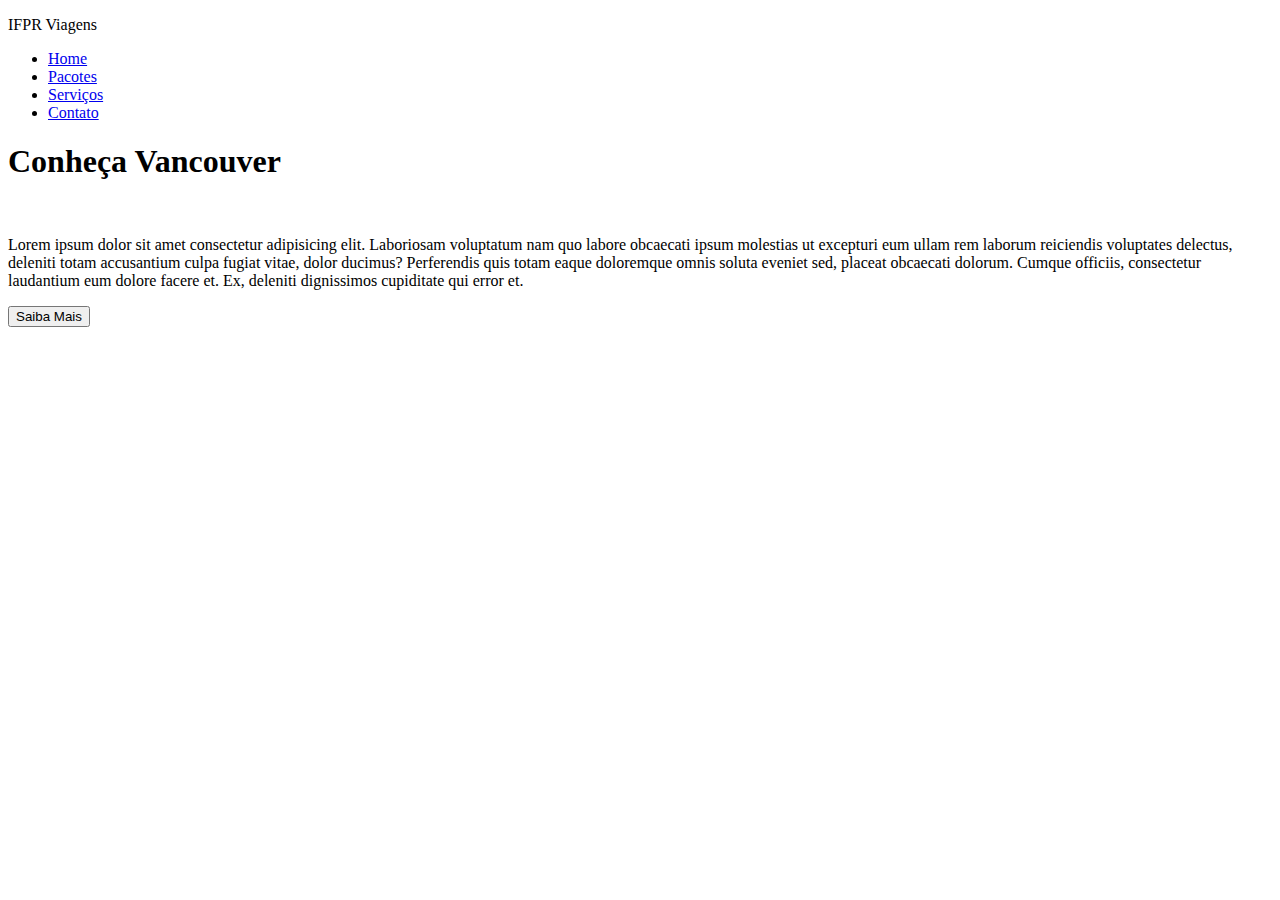
==== index.html @ 89ae9f16 "html and css added" ====
<!DOCTYPE html>
<html lang="pt-br">
  <head>
    <meta charset="UTF-8" />
    <meta http-equiv="X-UA-Compatible" content="IE=edge" />
    <meta name="viewport" content="width=device-width, initial-scale=1.0" />
    <title>Viaje para Vancouver</title>
    <link rel="stylesheet" href="style.css" />
  </head>
  <body>
    <header>
      <nav>
        <p>IFPR Viagens</p>
        <ul>
          <li><a href="#home">Home</a></li>
          <li><a href="#pacotes">Pacotes</a></li>
          <li><a href="#servico">Serviços</a></li>
          <li><a href="#contato">Contato</a></li>
        </ul>
      </nav>
      <div id="home" class="header-content">
        <h1>Conheça Vancouver</h1>
        <img
          src="https://elquarto.com/blog/wp-content/uploads/2023/01/Vancouver.jpg"
          alt=""
        />
        <p>
          Lorem ipsum dolor sit amet consectetur adipisicing elit. Laboriosam
          voluptatum nam quo labore obcaecati ipsum molestias ut excepturi eum
          ullam rem laborum reiciendis voluptates delectus, deleniti totam
          accusantium culpa fugiat vitae, dolor ducimus? Perferendis quis totam
          eaque doloremque omnis soluta eveniet sed, placeat obcaecati dolorum.
          Cumque officiis, consectetur laudantium eum dolore facere et. Ex,
          deleniti dignissimos cupiditate qui error et.
        </p>
        <button>Saiba Mais</button>
      </div>
    </header>
  </body>
</html>
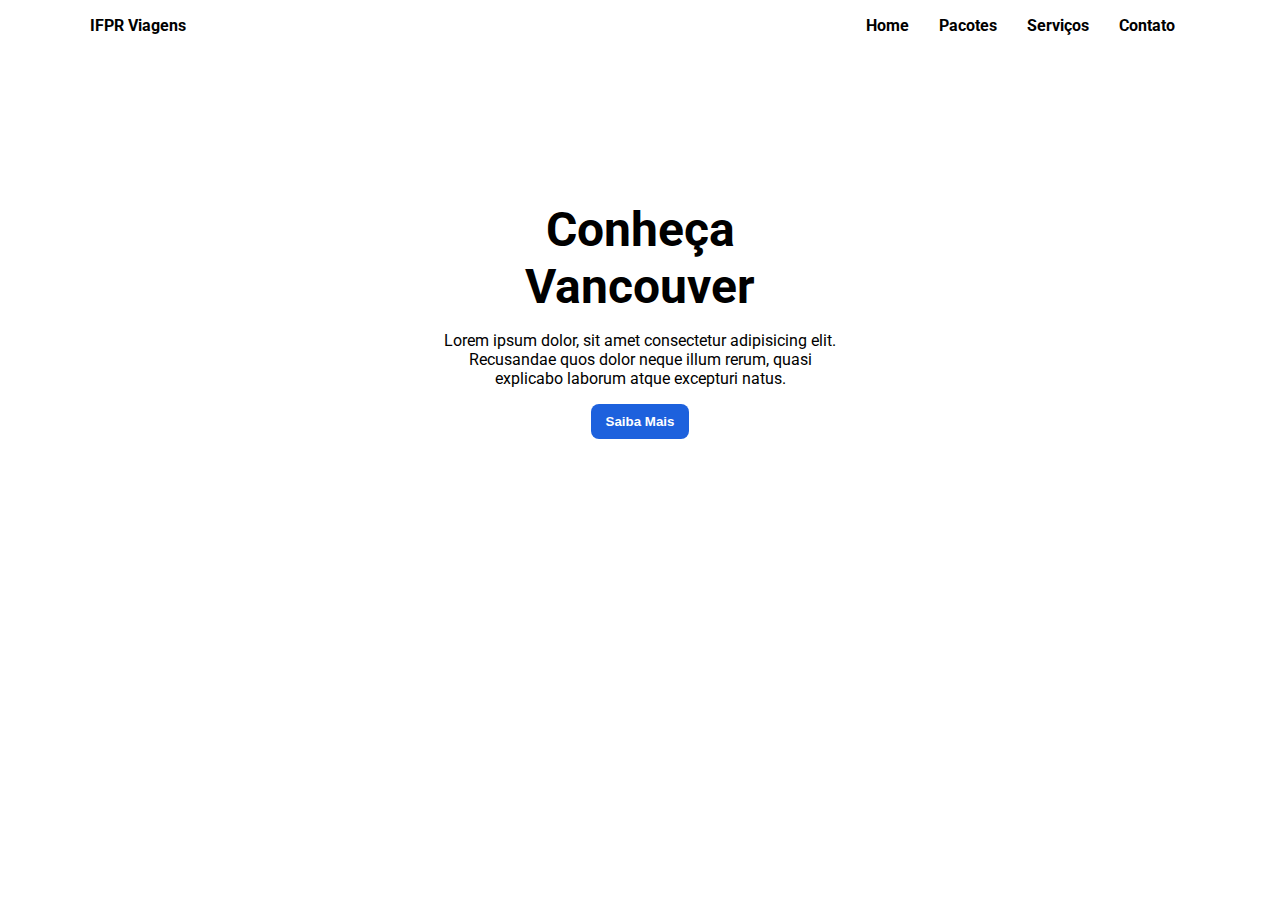
==== commit 4ddba835: "Firsts css style" ====
--- a/index.html
+++ b/index.html
@@ -5,7 +5,7 @@
     <meta http-equiv="X-UA-Compatible" content="IE=edge" />
     <meta name="viewport" content="width=device-width, initial-scale=1.0" />
     <title>Viaje para Vancouver</title>
-    <link rel="stylesheet" href="style.css" />
+    <link rel="stylesheet" href="style.css">
   </head>
   <body>
     <header>
@@ -20,18 +20,8 @@
       </nav>
       <div id="home" class="header-content">
         <h1>Conheça Vancouver</h1>
-        <img
-          src="https://elquarto.com/blog/wp-content/uploads/2023/01/Vancouver.jpg"
-          alt=""
-        />
         <p>
-          Lorem ipsum dolor sit amet consectetur adipisicing elit. Laboriosam
-          voluptatum nam quo labore obcaecati ipsum molestias ut excepturi eum
-          ullam rem laborum reiciendis voluptates delectus, deleniti totam
-          accusantium culpa fugiat vitae, dolor ducimus? Perferendis quis totam
-          eaque doloremque omnis soluta eveniet sed, placeat obcaecati dolorum.
-          Cumque officiis, consectetur laudantium eum dolore facere et. Ex,
-          deleniti dignissimos cupiditate qui error et.
+          Lorem ipsum dolor, sit amet consectetur adipisicing elit. Recusandae quos dolor neque illum rerum, quasi explicabo laborum atque excepturi natus.
         </p>
         <button>Saiba Mais</button>
       </div>
--- a/style.css
+++ b/style.css
@@ -0,0 +1,57 @@
+  @import url('https://fonts.googleapis.com/css2?family=Roboto&display=swap');
+
+body {
+    margin: 0;
+    font-family: 'Roboto', sans-serif;
+}
+ul {
+    list-style: none;
+    font-weight: bold;
+    
+}
+a{
+  text-decoration: none;
+  color: inherit;
+}
+button {
+  padding: 10px 15px;
+  border-radius: 8px;
+  font-weight: bold;
+  border: 0;
+  background: #1d61dd;
+  color: white;
+}
+
+header {
+  background: no-repeat center/cover url("https://elquarto.com/blog/wp-content/uploads/2023/01/Vancouver.jpg");
+  height: calc(100vh - 100px);
+}
+
+header nav {
+  display: flex;
+  justify-content: space-between;
+  margin: auto 90px;
+}
+
+header nav ul {
+  display: flex;
+}
+
+header nav ul li {
+  margin: 0 15px;
+}
+
+header nav p {
+  font-weight: bold;
+}
+
+.header-content {
+  max-width: 400px;
+  margin: 150px auto;
+  text-align: center;
+}
+
+.header-content h1 {
+  margin-bottom: 10px;
+  font-size: 3rem;
+}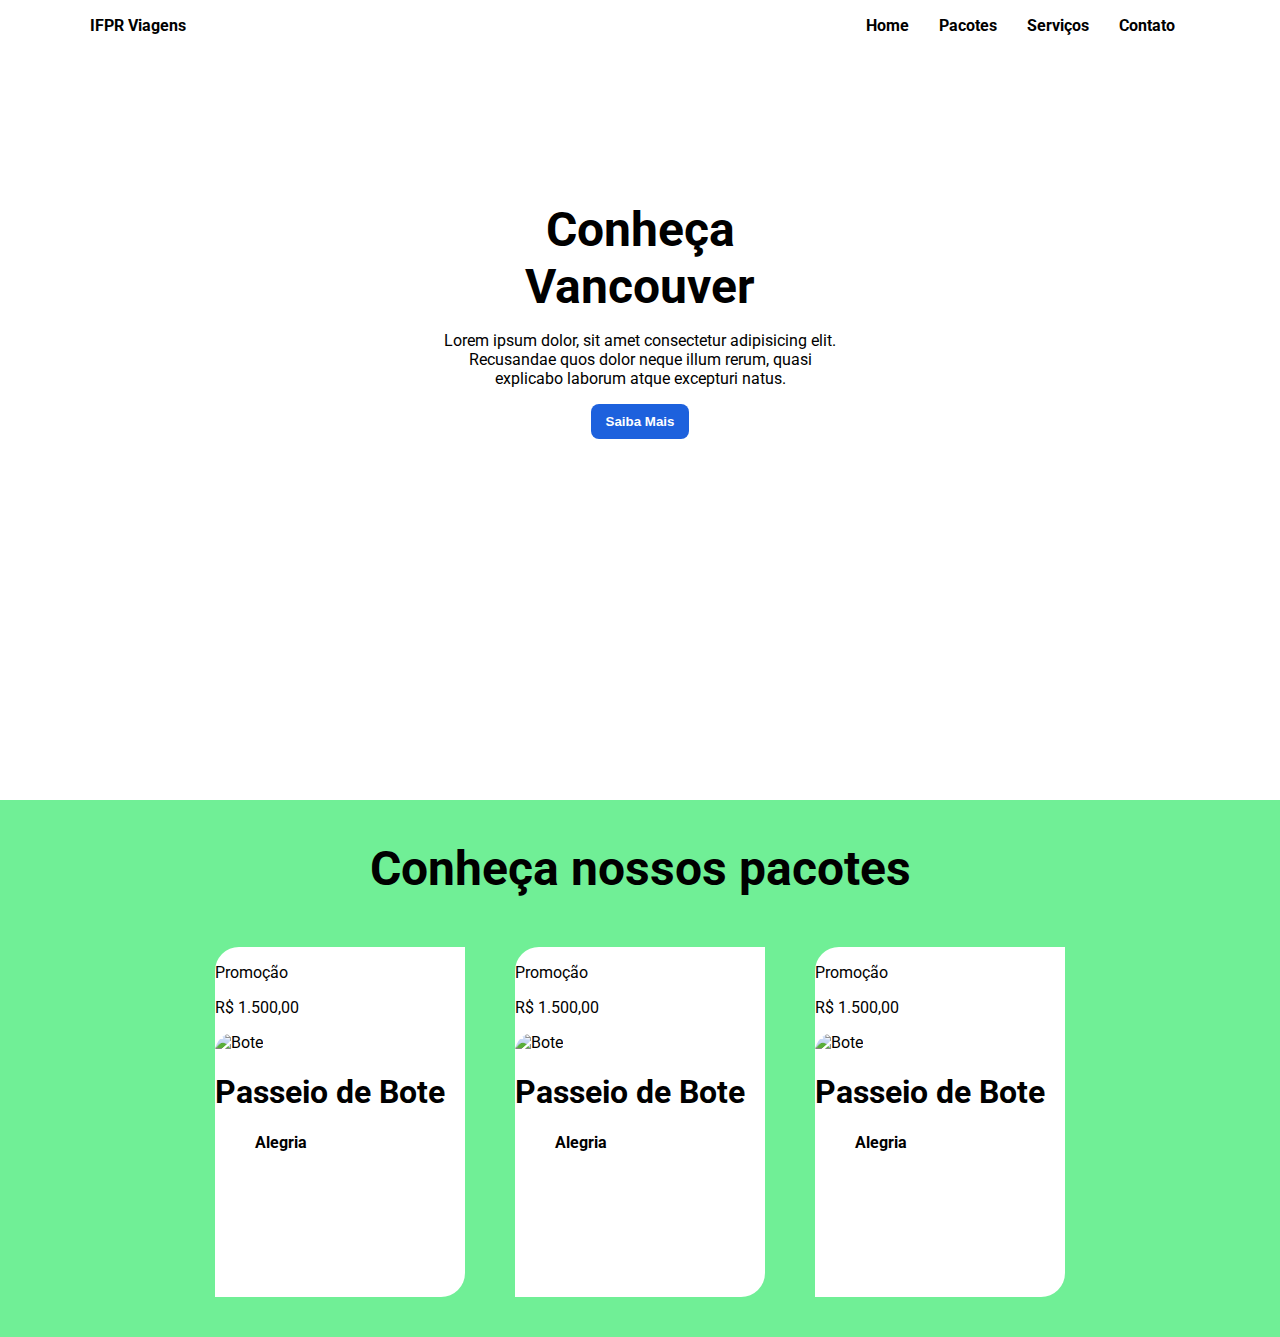
==== commit 66d3fba9: "28-03-23" ====
--- a/index.html
+++ b/index.html
@@ -26,5 +26,56 @@
         <button>Saiba Mais</button>
       </div>
     </header>
+    <section id="pacotes" class="pacotes">
+      <h1 class="pacotes-title">Conheça nossos pacotes</h1>
+
+      <div class="pacotes-card">
+        <div class="card">
+          <div class="card-tag card-tag-top">
+            <p>Promoção</p>
+          </div>
+          <div class="card-tag card-tag-bottom">
+            <p>R$ 1.500,00</p>
+          </div>
+          <img src="https://gd-canada.sfo2.digitaloceanspaces.com/2017/10/tour-barco-vancouver.jpg" alt="Bote" class="card-image">
+          <div class="card-content">
+            <h1>Passeio de Bote</h1>
+            <ul>
+              <li><i></i>Alegria</li>
+            </ul>
+          </div>
+        </div>
+        <div class="card">
+          <div class="card-tag card-tag-top">
+            <p>Promoção</p>
+          </div>
+          <div class="card-tag card-tag-bottom">
+            <p>R$ 1.500,00</p>
+          </div>
+          <img src="https://www.penaestrada.blog.br/wp-content/uploads/2016/05/v20.jpg.webp" alt="Bote" class="card-image">
+          <div class="card-content">
+            <h1>Passeio de Bote</h1>
+            <ul>
+              <li><i></i>Alegria</li>
+            </ul>
+          </div>
+        </div>
+        <div class="card">
+          <div class="card-tag card-tag-top">
+            <p>Promoção</p>
+          </div>
+          <div class="card-tag card-tag-bottom">
+            <p>R$ 1.500,00</p>
+          </div>
+          <img src="https://www.penaestrada.blog.br/wp-content/uploads/2016/05/v14.jpg.webp" alt="Bote" class="card-image">
+          <div class="card-content">
+            <h1>Passeio de Bote</h1>
+            <ul>
+              <li><i></i>Alegria</li>
+            </ul>
+          </div>
+        </div>
+      </div>
+    </section>
   </body>
 </html>
--- a/style.css
+++ b/style.css
@@ -54,4 +54,41 @@
 .header-content h1 {
   margin-bottom: 10px;
   font-size: 3rem;
-}+}
+
+.pacotes .pacotes-title {
+  width: 100%;
+  text-align: center;
+  margin: 25px 0;
+  font-size: 3rem;
+}
+
+.pacotes {
+  background: #70ef96;
+  padding: 15px;
+
+}
+
+.pacotes .pacotes-card {
+  display: flex;
+  margin: auto;
+  max-width: 950px;
+  flex-wrap: wrap;
+  justify-content: center;
+}
+
+.pacotes .card-image {
+  width: 250px;
+  height: 200px;
+  border-radius: 24px 0 0 0;
+}
+
+.pacotes .card {
+  width: 250px;
+  height: 350px;
+  background: white;
+  border-radius: 24px 0;
+  margin: 25px;
+  position: relative;
+}
+
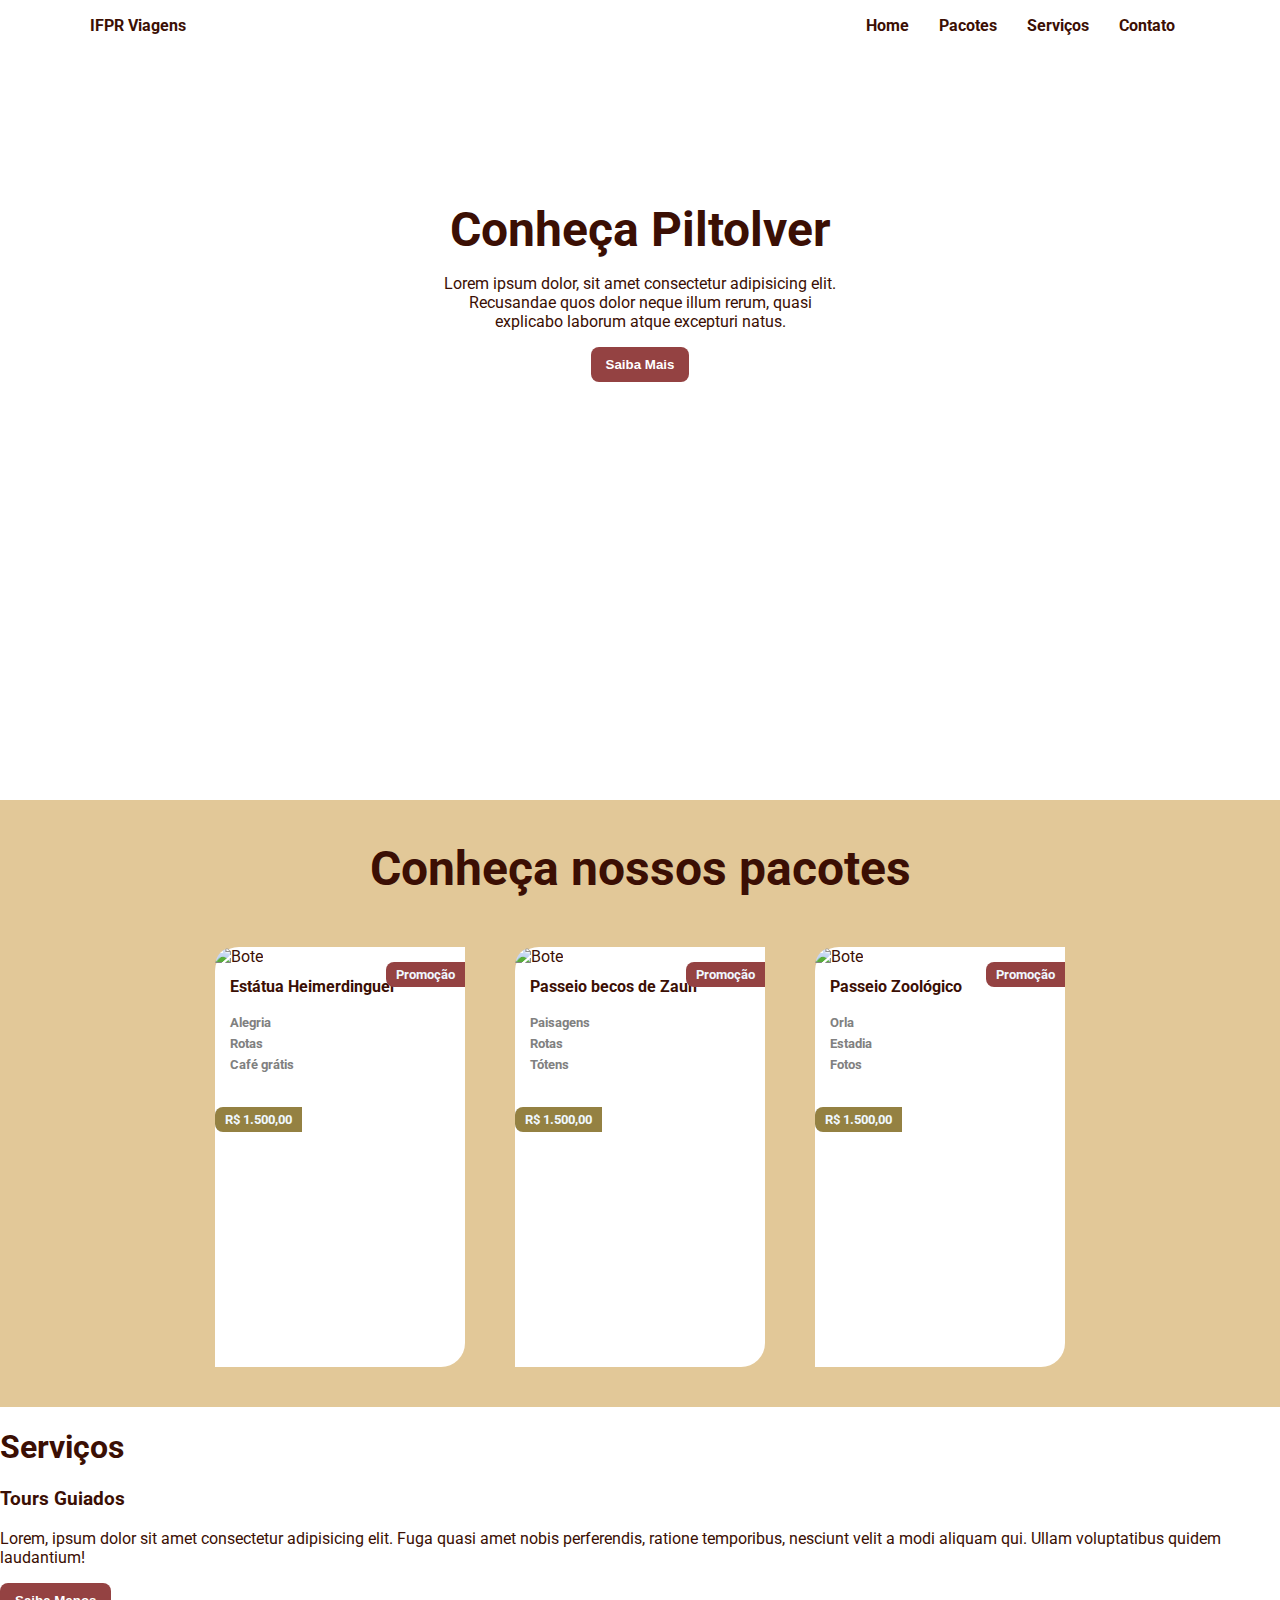
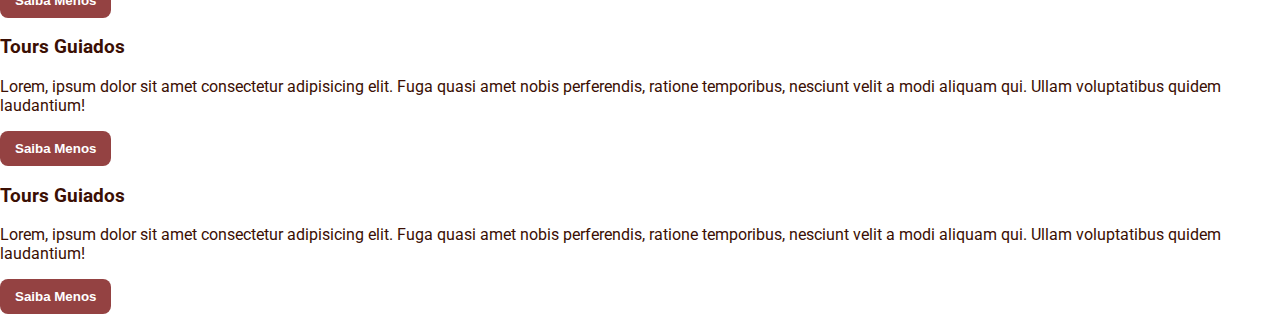
==== commit 58204f63: "aula 04-04-23" ====
--- a/index.html
+++ b/index.html
@@ -5,6 +5,7 @@
     <meta http-equiv="X-UA-Compatible" content="IE=edge" />
     <meta name="viewport" content="width=device-width, initial-scale=1.0" />
     <title>Viaje para Vancouver</title>
+    <script src="https://unpkg.com/feather-icons"></script>
     <link rel="stylesheet" href="style.css">
   </head>
   <body>
@@ -19,7 +20,7 @@
         </ul>
       </nav>
       <div id="home" class="header-content">
-        <h1>Conheça Vancouver</h1>
+        <h1>Conheça Piltolver</h1>
         <p>
           Lorem ipsum dolor, sit amet consectetur adipisicing elit. Recusandae quos dolor neque illum rerum, quasi explicabo laborum atque excepturi natus.
         </p>
@@ -37,11 +38,13 @@
           <div class="card-tag card-tag-bottom">
             <p>R$ 1.500,00</p>
           </div>
-          <img src="https://gd-canada.sfo2.digitaloceanspaces.com/2017/10/tour-barco-vancouver.jpg" alt="Bote" class="card-image">
+          <img src="https://e1.pxfuel.com/desktop-wallpaper/426/372/desktop-wallpaper-the-university-of-piltover-mocah-piltover.jpg" alt="Bote" class="card-image">
           <div class="card-content">
-            <h1>Passeio de Bote</h1>
+            <h1>Estátua Heimerdinguer</h1>
             <ul>
-              <li><i></i>Alegria</li>
+              <li><i data-feather="smile"></i>Alegria</li>
+              <li><i data-feather="map"></i>Rotas</li>
+              <li><i data-feather="coffee"></i>Café grátis</li>
             </ul>
           </div>
         </div>
@@ -52,11 +55,13 @@
           <div class="card-tag card-tag-bottom">
             <p>R$ 1.500,00</p>
           </div>
-          <img src="https://www.penaestrada.blog.br/wp-content/uploads/2016/05/v20.jpg.webp" alt="Bote" class="card-image">
+          <img src="https://kanto.legiaodosherois.com.br/w760-h398-cfill/wp-content/uploads/2022/01/legiao_7chP2k4S3XMO.jpg" alt="Bote" class="card-image">
           <div class="card-content">
-            <h1>Passeio de Bote</h1>
+            <h1>Passeio becos de Zaun</h1>
             <ul>
-              <li><i></i>Alegria</li>
+              <li><i data-feather="feather"></i>Paisagens</li>
+              <li><i data-feather="map-pin"></i>Rotas</li>
+              <li><i data-feather="camera"></i>Tótens</li>
             </ul>
           </div>
         </div>
@@ -67,15 +72,52 @@
           <div class="card-tag card-tag-bottom">
             <p>R$ 1.500,00</p>
           </div>
-          <img src="https://www.penaestrada.blog.br/wp-content/uploads/2016/05/v14.jpg.webp" alt="Bote" class="card-image">
+          <img src="https://d1ki6hjeuoplax.cloudfront.net/images/_1200x630_crop_center-center_82_none/Rio-Shimmer-Arcane.jpeg" alt="Bote" class="card-image">
           <div class="card-content">
-            <h1>Passeio de Bote</h1>
+            <h1>Passeio Zoológico</h1>
             <ul>
-              <li><i></i>Alegria</li>
+              <li><i data-feather="sun"></i>Orla</li>
+              <li><i data-feather="briefcase"></i>Estadia</li>
+              <li><i data-feather="camera"></i>Fotos</li>
             </ul>
           </div>
         </div>
       </div>
     </section>
+    <section id="servicos" class="servicos">
+      <h1 class="servicos-title">
+        Serviços
+      </h1>
+      <div class="servicos-card">
+        <div class="card">
+          <i data-feather="map"></i>
+          <div class="card-content">
+            <h3>Tours Guiados</h3>
+            <p>Lorem, ipsum dolor sit amet consectetur adipisicing elit. Fuga quasi amet nobis perferendis, ratione temporibus, nesciunt velit a modi aliquam qui. Ullam voluptatibus quidem laudantium!</p>
+          </div>
+          <button>Saiba Menos</button>
+        </div>
+        <div class="card">
+          <i data-feather="camera"></i>
+          <div class="card-content">
+            <h3>Tours Guiados</h3>
+            <p>Lorem, ipsum dolor sit amet consectetur adipisicing elit. Fuga quasi amet nobis perferendis, ratione temporibus, nesciunt velit a modi aliquam qui. Ullam voluptatibus quidem laudantium!</p>
+          </div>
+          <button>Saiba Menos</button>
+        </div>
+      </div>
+      <div class="card">
+        <i data-feather="navigation"></i>
+        <div class="card-content">
+          <h3>Tours Guiados</h3>
+          <p>Lorem, ipsum dolor sit amet consectetur adipisicing elit. Fuga quasi amet nobis perferendis, ratione temporibus, nesciunt velit a modi aliquam qui. Ullam voluptatibus quidem laudantium!</p>
+        </div>
+        <button>Saiba Menos</button>
+      </div>
+      </div>
+    </section>
+    <script>
+      feather.replace()
+    </script>
   </body>
 </html>
--- a/style.css
+++ b/style.css
@@ -3,6 +3,8 @@
 body {
     margin: 0;
     font-family: 'Roboto', sans-serif;
+    color: #3b0f04;
+
 }
 ul {
     list-style: none;
@@ -18,12 +20,12 @@
   border-radius: 8px;
   font-weight: bold;
   border: 0;
-  background: #1d61dd;
+  background: hsl(0, 38%, 42%);
   color: white;
 }
 
 header {
-  background: no-repeat center/cover url("https://elquarto.com/blog/wp-content/uploads/2023/01/Vancouver.jpg");
+  background: no-repeat center/cover url("https://wallpapers.com/images/hd/arcane-intro-piltover-bknov93of349me0p.jpg");
   height: calc(100vh - 100px);
 }
 
@@ -64,7 +66,7 @@
 }
 
 .pacotes {
-  background: #70ef96;
+  background: #e2c898;
   padding: 15px;
 
 }
@@ -85,10 +87,63 @@
 
 .pacotes .card {
   width: 250px;
-  height: 350px;
+  height: 420px;
   background: white;
   border-radius: 24px 0;
   margin: 25px;
   position: relative;
 }
 
+.pacotes .card-content {
+  padding: 0 15px;
+
+}
+
+.pacotes .card-content ul {
+
+  display: flex;
+  flex-direction: column;
+  padding: 0;
+}
+
+.pacotes-card .card-content ul li {
+  font-size: 0.8rem;
+  display: flex;
+  align-items: center;
+  margin: 3px 0;
+  color: grey;
+  font-weight: bold;
+}
+
+.pacotes .card-content li svg {
+  width: 16px;
+  height: 16px;
+  margin-right: 10px;
+}
+
+.pacotes .card-content h1 {
+  font-size: 1rem;
+}
+.pacotes .card .card-tag-top {
+  position: absolute;
+  right: 0;
+  top: 15px;
+  background: hsl(0, 38%, 42%);
+  border-radius: 8px 0 0 8px;
+  padding: 5px 10px;
+}
+.pacotes .card .card-tag-bottom {
+  position: absolute;
+  left: 0;
+  top: 160px;
+  background: #948142;
+  border-radius: 8px 0 0 8px;
+  padding: 5px 10px;
+}
+
+.pacotes .card .card-tag p {
+  margin: 0;
+  font-size: 0.8rem;
+  color: aliceblue;
+  font-weight: bold;
+}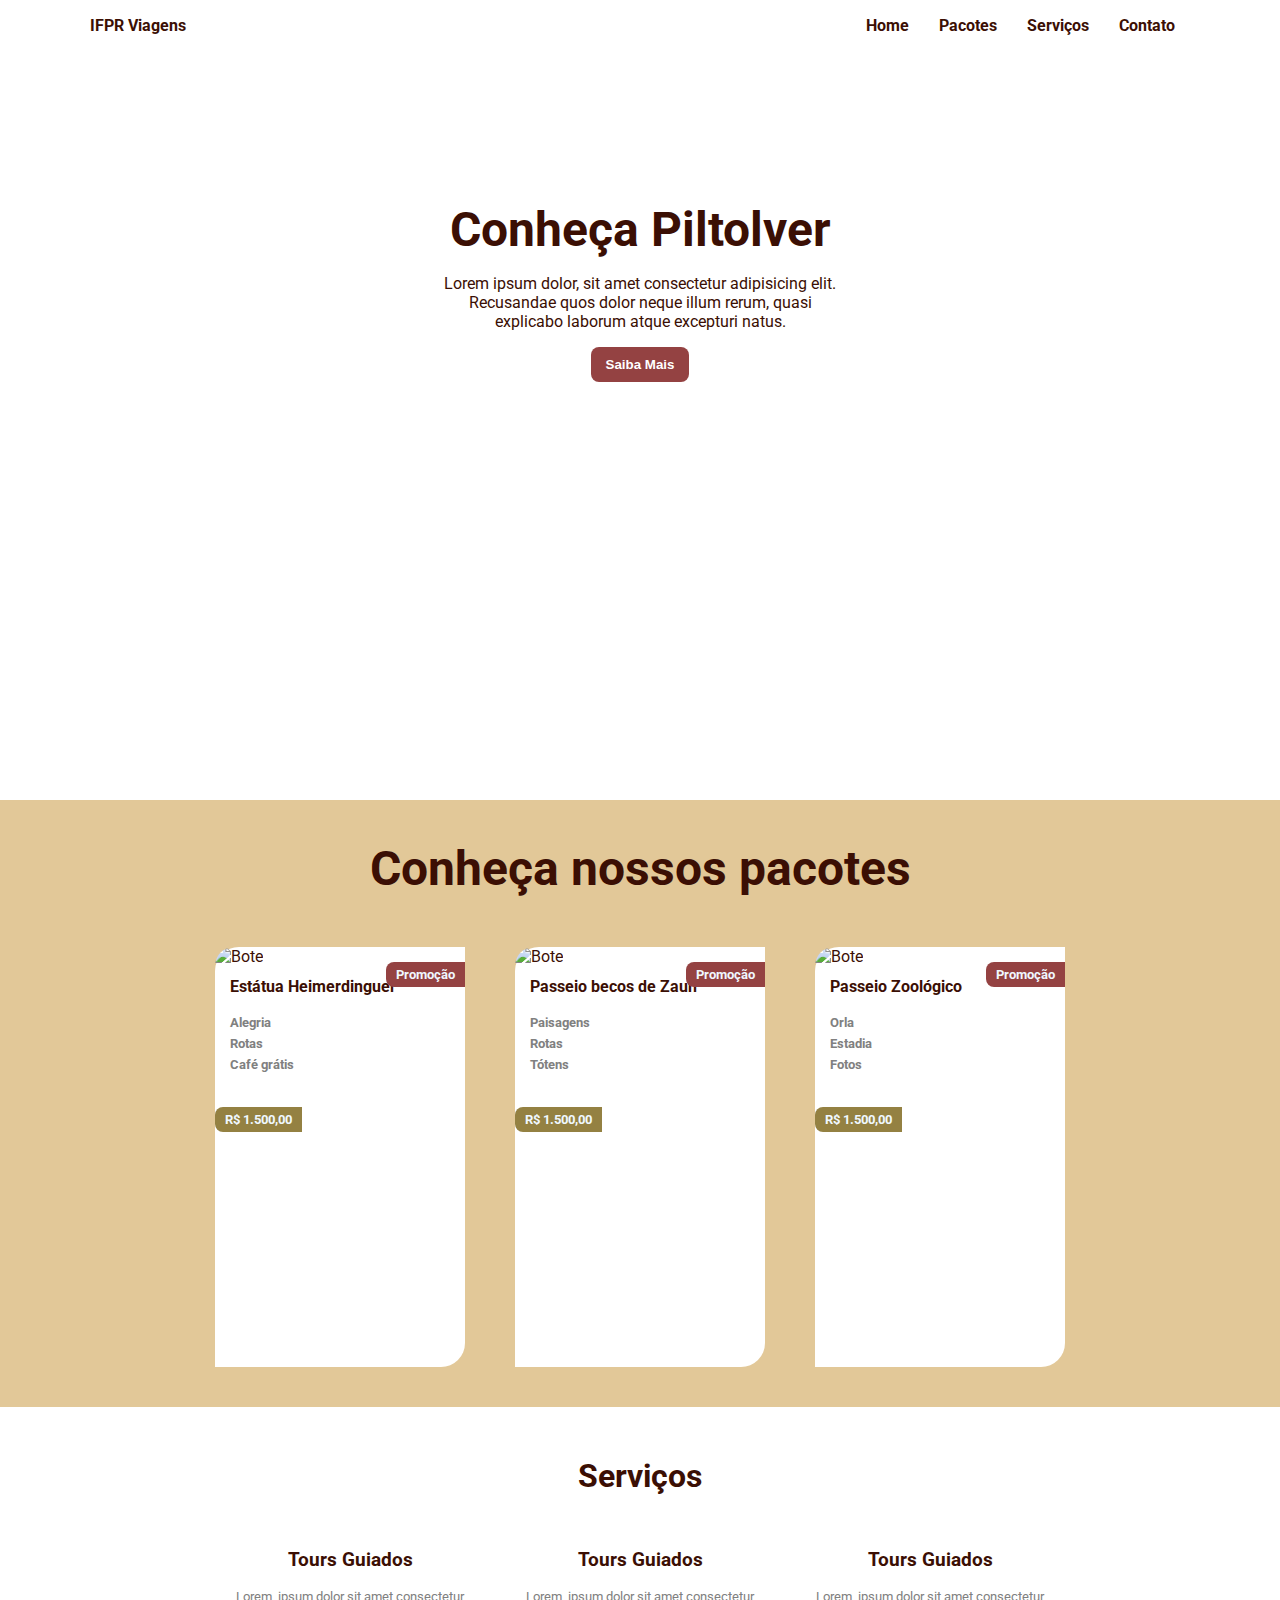
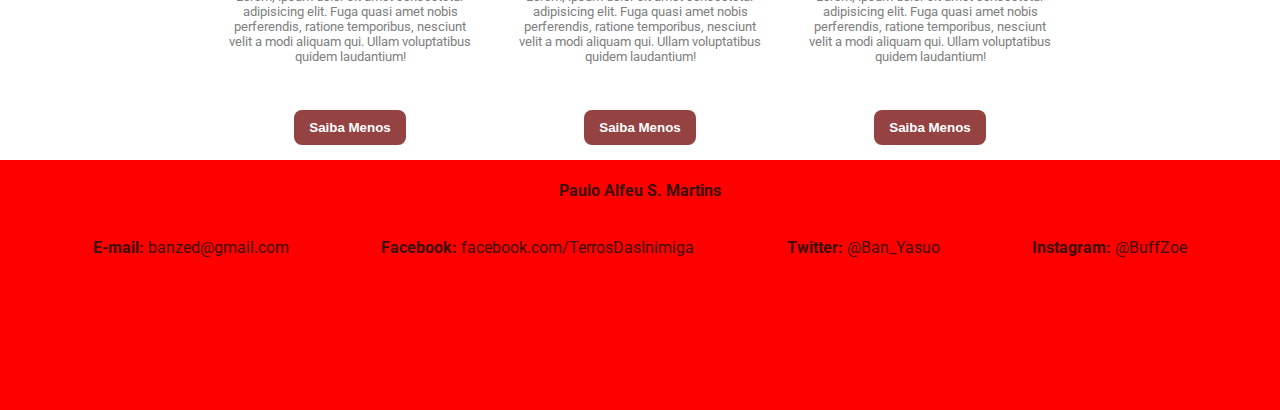
==== commit bdbea1d7: "11-04-23" ====
--- a/index.html
+++ b/index.html
@@ -15,8 +15,8 @@
         <ul>
           <li><a href="#home">Home</a></li>
           <li><a href="#pacotes">Pacotes</a></li>
-          <li><a href="#servico">Serviços</a></li>
-          <li><a href="#contato">Contato</a></li>
+          <li><a href="#servicos">Serviços</a></li>
+          <li><a href="#contatos">Contato</a></li>
         </ul>
       </nav>
       <div id="home" class="header-content">
@@ -83,12 +83,14 @@
           </div>
         </div>
       </div>
+      
     </section>
+
     <section id="servicos" class="servicos">
       <h1 class="servicos-title">
         Serviços
       </h1>
-      <div class="servicos-card">
+      <div class="servicos-cards">
         <div class="card">
           <i data-feather="map"></i>
           <div class="card-content">
@@ -105,17 +107,44 @@
           </div>
           <button>Saiba Menos</button>
         </div>
-      </div>
-      <div class="card">
-        <i data-feather="navigation"></i>
-        <div class="card-content">
-          <h3>Tours Guiados</h3>
-          <p>Lorem, ipsum dolor sit amet consectetur adipisicing elit. Fuga quasi amet nobis perferendis, ratione temporibus, nesciunt velit a modi aliquam qui. Ullam voluptatibus quidem laudantium!</p>
-        </div>
-        <button>Saiba Menos</button>
+        <div class="card">
+          <i data-feather="navigation"></i>
+          <div class="card-content">
+            <h3>Tours Guiados</h3>
+            <p>Lorem, ipsum dolor sit amet consectetur adipisicing elit. Fuga quasi amet nobis perferendis, ratione temporibus, nesciunt velit a modi aliquam qui. Ullam voluptatibus quidem laudantium!</p>
+          </div>
+          <button>Saiba Menos</button>
       </div>
       </div>
     </section>
+ <!-- ATIVIDADE-->
+ <section id="contatos" class="contatos">
+   <div class="name">
+     <h4>Paulo Alfeu S. Martins</h4>
+   </div>
+    <div class="contatos-cards">
+      <div class="email">
+        <p>
+          <i data-feather="mail"></i>
+          <strong>E-mail:</strong> banzed@gmail.com</p>
+      </div>
+      <div class="facebook">
+        <p>
+          <i data-feather="facebook"></i>
+          <strong>Facebook:</strong> facebook.com/TerrosDasInimiga</p>
+      </div>
+      <div class="twitter">
+        <p>
+          <i data-feather="twitter"></i>
+          <strong>Twitter:</strong> @Ban_Yasuo</p>
+      </div>
+      <div class="instagram">
+        <p>
+          <i data-feather="instagram"></i>
+          <strong>Instagram:</strong> @BuffZoe</p>
+      </div>
+  </div>
+ </section>
     <script>
       feather.replace()
     </script>
--- a/style.css
+++ b/style.css
@@ -146,4 +146,76 @@
   font-size: 0.8rem;
   color: aliceblue;
   font-weight: bold;
+}
+
+.servicos {
+  padding: 15px;
+  }
+
+.servicos .servicos-title {
+    text-align: center;
+    margin: 35px 0;
+  }
+
+.servicos .servicos-cards {
+  margin-top: 25px;
+  display: flex;
+  max-width: 950px;
+  justify-content: center;
+  margin: auto;
+}
+
+.servicos .card {
+  width: 250px;
+  display: flex;
+  flex-direction: column;
+  justify-content: center;
+  align-items: center;
+  margin: 0 20px;
+}
+
+.servicos .card svg {
+  width: 60px;
+  height: 60px;
+  margin: 50px;
+}
+
+.servicos .card svg:hover {
+  stroke: #0000ff;
+  transform: scale(1.1);
+}
+
+.servicos .card h3 {
+  font-weight: bold;
+}
+
+.servicos .card p {
+  color: grey;
+  font-size: 0.8rem;
+  text-align: center;
+}
+
+.servicos .card .card-content {
+  height: 180px;
+  text-align: center;
+}
+
+.contatos {
+  height: 250px;
+  background: red;
+}
+
+.name {
+  display: flex;
+  justify-content: center;
+}
+
+.contatos-cards {
+  display: flex;
+  left: 5px;
+  justify-content: space-evenly;
+}
+
+.contatos .facebook svg {
+  color: #0000ff;
 }